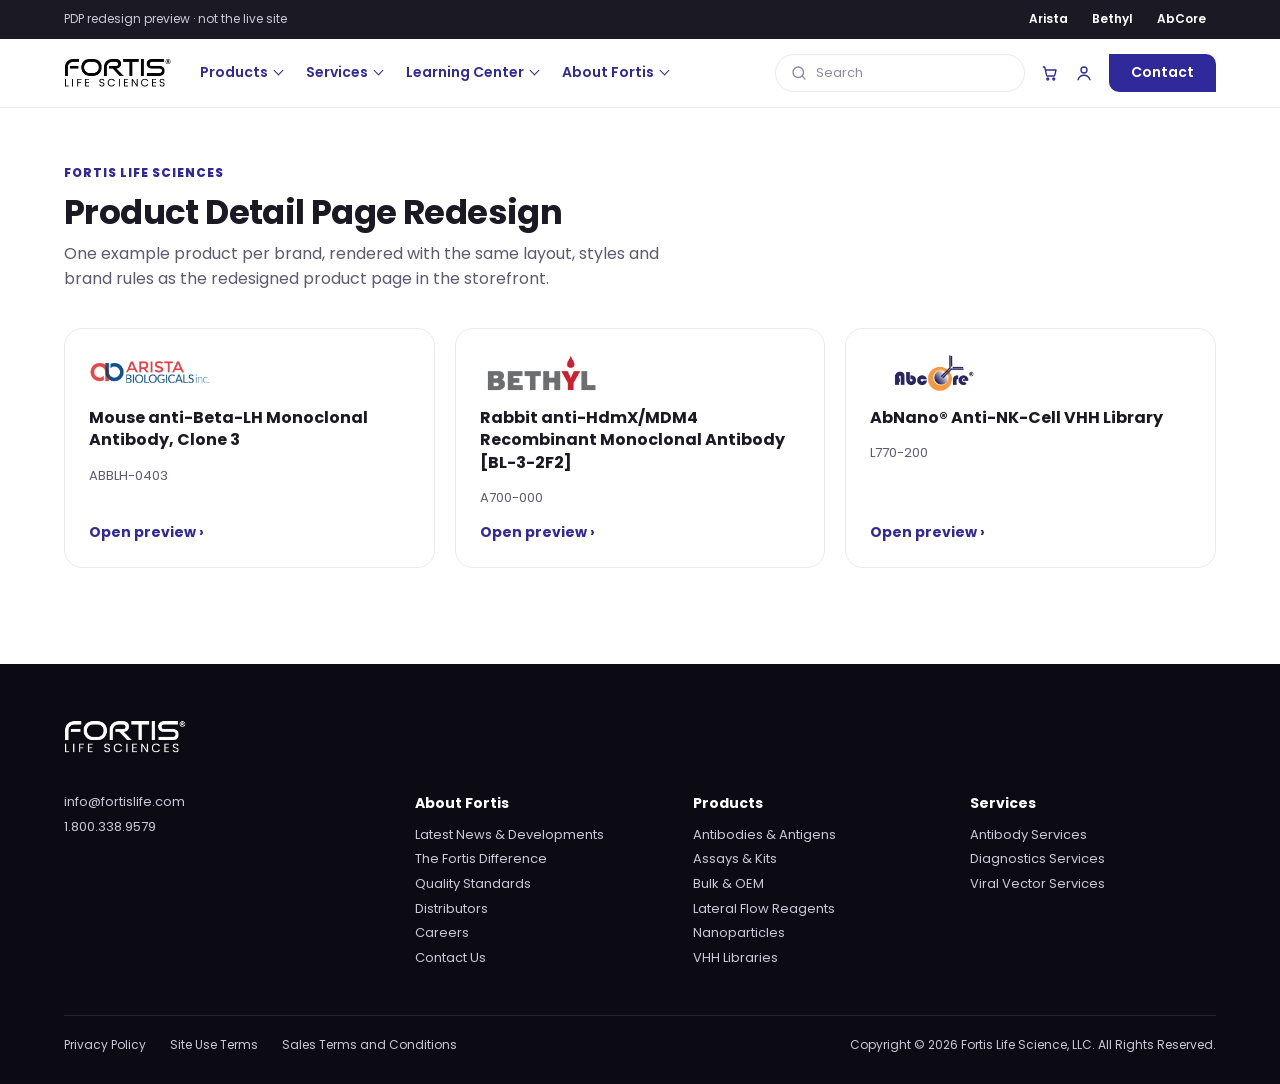
==== index.html @ 0966ffeb "Add PDP redesign previews for Arista, Bethyl and AbCore Co-Authored-By: Claude Opus 5.5 <noreply@ant" ====
<!doctype html>
<html lang="en">
<head>
  <meta charset="utf-8" />
  <meta name="viewport" content="width=device-width, initial-scale=1" />
  <meta name="robots" content="noindex" />
  <title>Fortis PDP Redesign Previews</title>
  <meta name="description" content="Product detail page redesign previews for Arista, Bethyl and AbCore." />
  <link rel="preconnect" href="https://fonts.googleapis.com" />
  <link rel="preconnect" href="https://fonts.gstatic.com" crossorigin />
  <link href="https://fonts.googleapis.com/css2?family=Poppins:wght@400;500;600;700;800&display=swap" rel="stylesheet" />
  <link rel="stylesheet" href="./assets/site.css" />
  
</head>
<body>
  
  <div class="site-preview">
    <div class="site-preview-inner">
      <span>PDP redesign preview · not the live site</span>
      <nav aria-label="Brand previews">
        <a href="./arista/">Arista</a><a href="./bethyl/">Bethyl</a><a href="./abcore/">AbCore</a>
      </nav>
    </div>
  </div>
  <header class="site-header" id="fixed-header-wrapper">
    <div class="site-header-inner">
      <a class="site-logo" href="./"><img src="./assets/img/logos/fortis-logo.png" alt="Fortis Life Sciences" /></a>
      <nav class="site-nav"><span>Products</span><span>Services</span><span>Learning Center</span><span>About Fortis</span></nav>
      <div class="site-tools">
        <div class="site-search"><svg viewBox="0 0 24 24"><circle cx="11" cy="11" r="7" /><path d="M20 20l-3.5-3.5" /></svg>Search</div>
        <span class="site-icon"><svg viewBox="0 0 24 24"><path d="M3 4h2l2.4 11.2a1 1 0 0 0 1 .8h8.9a1 1 0 0 0 1-.8L20 8H6.2" /><circle cx="9" cy="20" r="1.3" /><circle cx="17" cy="20" r="1.3" /></svg></span>
        <span class="site-icon"><svg viewBox="0 0 24 24"><circle cx="12" cy="8" r="4" /><path d="M4 21c1.5-4 4.5-6 8-6s6.5 2 8 6" /></svg></span>
        <a class="site-contact" href="https://www.fortislife.com/contact-us">Contact</a>
      </div>
    </div>
  </header>
  
  <main class="index">
    <style>
      .index { width: min(1152px, calc(100% - 32px)); margin: 0 auto; padding: 56px 0 24px; }
      .index-eyebrow { font-size: 12px; font-weight: 800; letter-spacing: 1px; text-transform: uppercase; color: #30299a; }
      .index h1 { margin: 10px 0 8px; font-size: 34px; letter-spacing: -0.6px; line-height: 1.2; }
      .index > p { margin: 0; color: #5c5a70; max-width: 640px; line-height: 1.6; }
      .index-grid { display: grid; grid-template-columns: repeat(3, minmax(0, 1fr)); gap: 20px; margin-top: 36px; }
      .index-card { display: flex; flex-direction: column; gap: 14px; padding: 24px; border: 1px solid #eaeaf1; border-radius: 18px; color: inherit; text-decoration: none; transition: border-color .18s, box-shadow .18s; }
      .index-card:hover { border-color: #30299a; box-shadow: 0 18px 42px -34px rgba(36, 30, 122, .5); }
      .index-card img { height: 40px; width: auto; align-self: flex-start; }
      .index-card strong { font-size: 16px; line-height: 1.4; }
      .index-card span { color: #5c5a70; font-size: 13px; }
      .index-card em { margin-top: auto; font-style: normal; color: #30299a; font-weight: 700; font-size: 14px; }
      @media (max-width: 760px) { .index-grid { grid-template-columns: 1fr; } .index h1 { font-size: 26px; } }
    </style>
    <div class="index-eyebrow">Fortis Life Sciences</div>
    <h1>Product Detail Page Redesign</h1>
    <p>One example product per brand, rendered with the same layout, styles and brand rules as the redesigned product page in the storefront.</p>
    <div class="index-grid">
      
      <a class="index-card" href="./arista/">
        <img src="./assets/img/logos/arista-logo.png" alt="Arista Biologicals" />
        <strong>Mouse anti-Beta-LH Monoclonal Antibody, Clone 3</strong>
        <span>ABBLH-0403</span>
        <em>Open preview ›</em>
      </a>
      <a class="index-card" href="./bethyl/">
        <img src="./assets/img/logos/bethyl-logo.png" alt="Bethyl Laboratories" />
        <strong>Rabbit anti-HdmX/MDM4 Recombinant Monoclonal Antibody [BL-3-2F2]</strong>
        <span>A700-000</span>
        <em>Open preview ›</em>
      </a>
      <a class="index-card" href="./abcore/">
        <img src="./assets/img/logos/abcore-logo.png" alt="AbCore" />
        <strong>AbNano® Anti-NK-Cell VHH Library</strong>
        <span>L770-200</span>
        <em>Open preview ›</em>
      </a>
    </div>
  </main>
  
  <footer class="site-footer">
    <div class="site-footer-inner">
      <img class="site-footer-logo" src="./assets/img/logos/fortis-logo-white.png" alt="Fortis Life Sciences" />
      <div class="site-footer-grid">
        <div>
          <a href="mailto:info@fortislife.com">info@fortislife.com</a>
          <a href="tel:18003389579">1.800.338.9579</a>
        </div>
        <div><h4>About Fortis</h4><a href="https://www.fortislife.com">Latest News &amp; Developments</a><a href="https://www.fortislife.com">The Fortis Difference</a><a href="https://www.fortislife.com">Quality Standards</a><a href="https://www.fortislife.com">Distributors</a><a href="https://www.fortislife.com">Careers</a><a href="https://www.fortislife.com">Contact Us</a></div>
        <div><h4>Products</h4><a href="https://www.fortislife.com">Antibodies &amp; Antigens</a><a href="https://www.fortislife.com">Assays &amp; Kits</a><a href="https://www.fortislife.com">Bulk &amp; OEM</a><a href="https://www.fortislife.com">Lateral Flow Reagents</a><a href="https://www.fortislife.com">Nanoparticles</a><a href="https://www.fortislife.com">VHH Libraries</a></div>
        <div><h4>Services</h4><a href="https://www.fortislife.com">Antibody Services</a><a href="https://www.fortislife.com">Diagnostics Services</a><a href="https://www.fortislife.com">Viral Vector Services</a></div>
      </div>
      <div class="site-footer-bottom">
        <nav><span>Privacy Policy</span><span>Site Use Terms</span><span>Sales Terms and Conditions</span></nav>
        <span>Copyright © 2026 Fortis Life Science, LLC. All Rights Reserved.</span>
      </div>
    </div>
  </footer>
  
</body>
</html>
---- assets/site.css ----
html {
  scroll-behavior: smooth;
  overflow-x: hidden;
}

body {
  margin: 0;
  background: #fff;
  color: #1b1a24;
  font-family: 'Poppins', system-ui, -apple-system, BlinkMacSystemFont, 'Segoe UI', sans-serif;
  -webkit-font-smoothing: antialiased;
  overflow-x: hidden;
}

.site-preview {
  background: #1b1a24;
  color: #c9c8d6;
  font-size: 12px;
  line-height: 1.4;
}

.site-preview-inner {
  width: min(1152px, calc(100% - 32px));
  margin: 0 auto;
  display: flex;
  align-items: center;
  justify-content: space-between;
  gap: 12px;
  padding: 8px 0;
  flex-wrap: wrap;
}

.site-preview nav {
  display: flex;
  gap: 4px;
  flex-wrap: wrap;
}

.site-preview a {
  color: #fff;
  text-decoration: none;
  padding: 3px 10px;
  border-radius: 999px;
  font-weight: 600;
}

.site-preview a:hover {
  background: rgba(255, 255, 255, 0.12);
}

.site-preview a[aria-current='page'] {
  background: #fff;
  color: #1b1a24;
}

.site-header {
  position: sticky;
  top: 0;
  z-index: 20;
  background: #fff;
  border-bottom: 1px solid #eaeaf1;
}

.site-header-inner {
  width: min(1152px, calc(100% - 32px));
  margin: 0 auto;
  height: 68px;
  display: flex;
  align-items: center;
  gap: 28px;
}

.site-logo img {
  display: block;
  height: 30px;
  width: auto;
}

.site-nav {
  display: flex;
  gap: 24px;
  font-size: 14px;
  font-weight: 600;
  color: #30299a;
}

.site-nav span::after {
  content: '';
  display: inline-block;
  width: 6px;
  height: 6px;
  margin-left: 7px;
  border-right: 1.6px solid currentColor;
  border-bottom: 1.6px solid currentColor;
  transform: translateY(-3px) rotate(45deg);
}

.site-tools {
  margin-left: auto;
  display: flex;
  align-items: center;
  gap: 16px;
}

.site-search {
  width: 220px;
  height: 36px;
  border: 1px solid #eaeaf1;
  border-radius: 999px;
  display: flex;
  align-items: center;
  gap: 8px;
  padding: 0 14px;
  color: #8b8aa0;
  font-size: 13px;
}

.site-search svg,
.site-icon svg {
  width: 18px;
  height: 18px;
  fill: none;
  stroke: currentColor;
  stroke-width: 1.8;
  stroke-linecap: round;
  stroke-linejoin: round;
}

.site-icon {
  color: #30299a;
  display: inline-flex;
}

.site-contact {
  height: 38px;
  padding: 0 22px;
  display: inline-flex;
  align-items: center;
  background: #30299a;
  color: #fff;
  font-size: 14px;
  font-weight: 600;
  border-radius: 0 10px 0 10px;
  text-decoration: none;
}

.site-footer {
  margin-top: 72px;
  background: #0c0b14;
  color: #c9c8d6;
  font-size: 13px;
  line-height: 1.9;
}

.site-footer-inner {
  width: min(1152px, calc(100% - 32px));
  margin: 0 auto;
  padding: 56px 0 28px;
}

.site-footer-grid {
  display: grid;
  grid-template-columns: 1.3fr repeat(3, 1fr);
  gap: 32px;
  margin-top: 36px;
}

.site-footer h4 {
  margin: 0 0 6px;
  color: #fff;
  font-size: 14px;
  font-weight: 700;
}

.site-footer a {
  display: block;
  color: #c9c8d6;
  text-decoration: none;
}

.site-footer a:hover {
  color: #fff;
}

.site-footer-logo {
  height: 34px;
  width: auto;
  display: block;
}

.site-footer-bottom {
  margin-top: 44px;
  padding-top: 18px;
  border-top: 1px solid rgba(255, 255, 255, 0.1);
  display: flex;
  justify-content: space-between;
  gap: 16px;
  flex-wrap: wrap;
  font-size: 12px;
}

.site-footer-bottom nav {
  display: flex;
  gap: 24px;
  flex-wrap: wrap;
}

.inventory-message {
  display: flex;
  align-items: flex-start;
  gap: 10px;
  font-size: 14px;
  line-height: 22px;
  color: #000;
}

.inventory-message svg {
  flex: 0 0 24px;
  width: 24px;
  height: 24px;
  fill: none;
  stroke: #30299a;
  stroke-width: 1.7;
  stroke-linecap: round;
  stroke-linejoin: round;
}

.cite-list {
  display: grid;
  border-top: 1px solid #eaeaf1;
}

.cite-item {
  display: grid;
  grid-template-columns: 36px minmax(0, 1fr);
  gap: 12px;
  padding: 20px 0;
  border-bottom: 1px solid #eaeaf1;
}

.cite-num {
  color: #8b8aa0;
  font-size: 12px;
  font-weight: 700;
  padding-top: 2px;
}

.cite-title {
  margin: 0;
  font-size: 15px;
  font-weight: 700;
  line-height: 1.45;
}

.cite-meta {
  margin: 4px 0 0;
  color: #5c5a70;
  font-size: 12.5px;
}

.cite-abstract {
  margin: 8px 0 0;
  color: #5c5a70;
  font-size: 12.5px;
  line-height: 1.6;
  display: -webkit-box;
  -webkit-line-clamp: 2;
  -webkit-box-orient: vertical;
  overflow: hidden;
}

.cite-tags {
  display: flex;
  gap: 6px;
  flex-wrap: wrap;
  margin-top: 10px;
}

.cite-tags span {
  border: 1px solid #eaeaf1;
  border-radius: 999px;
  padding: 1px 10px;
  font-size: 11.5px;
  color: #5c5a70;
}

.cite-link {
  display: inline-flex;
  align-items: center;
  gap: 6px;
  margin-top: 10px;
  color: #30299a;
  font-size: 13px;
  font-weight: 700;
  text-decoration: none;
}

.cite-link svg {
  width: 12px;
  height: 12px;
  fill: none;
  stroke: currentColor;
  stroke-width: 2;
}

.validation-modal {
  position: fixed;
  inset: 0;
  z-index: 60;
  display: flex;
  align-items: flex-start;
  justify-content: center;
  padding: 120px 16px 16px;
  background: rgba(27, 26, 36, 0.45);
}

.validation-modal[hidden] {
  display: none;
}

.validation-box {
  width: min(600px, 100%);
  max-height: 80vh;
  overflow-y: auto;
  background: #fff;
  border: 3px solid #348345;
  border-radius: 0 50px;
  box-shadow: 0 4px 4px rgba(0, 0, 0, 0.25);
  padding: 20px 24px;
  font-size: 14px;
  line-height: 1.6;
}

.validation-head {
  display: flex;
  justify-content: space-between;
  align-items: center;
  gap: 16px;
  margin-bottom: 12px;
  font-size: 13px;
}

.validation-head button {
  border: 0;
  background: none;
  font-size: 22px;
  line-height: 1;
  cursor: pointer;
}

.validation-more {
  display: block;
  text-align: right;
  margin-top: 14px;
  color: #30299a;
  font-weight: 500;
  text-decoration: none;
}

@media (max-width: 900px) {
  .site-nav,
  .site-search {
    display: none;
  }

  .site-footer-grid {
    grid-template-columns: 1fr 1fr;
  }
}

@media (max-width: 680px) {
  .site-footer {
    margin-top: 0;
    padding-bottom: 160px;
  }

  .site-footer-grid {
    grid-template-columns: 1fr;
  }
}

.page .bulkBtn {
  display: flex;
  align-items: center;
  justify-content: center;
}
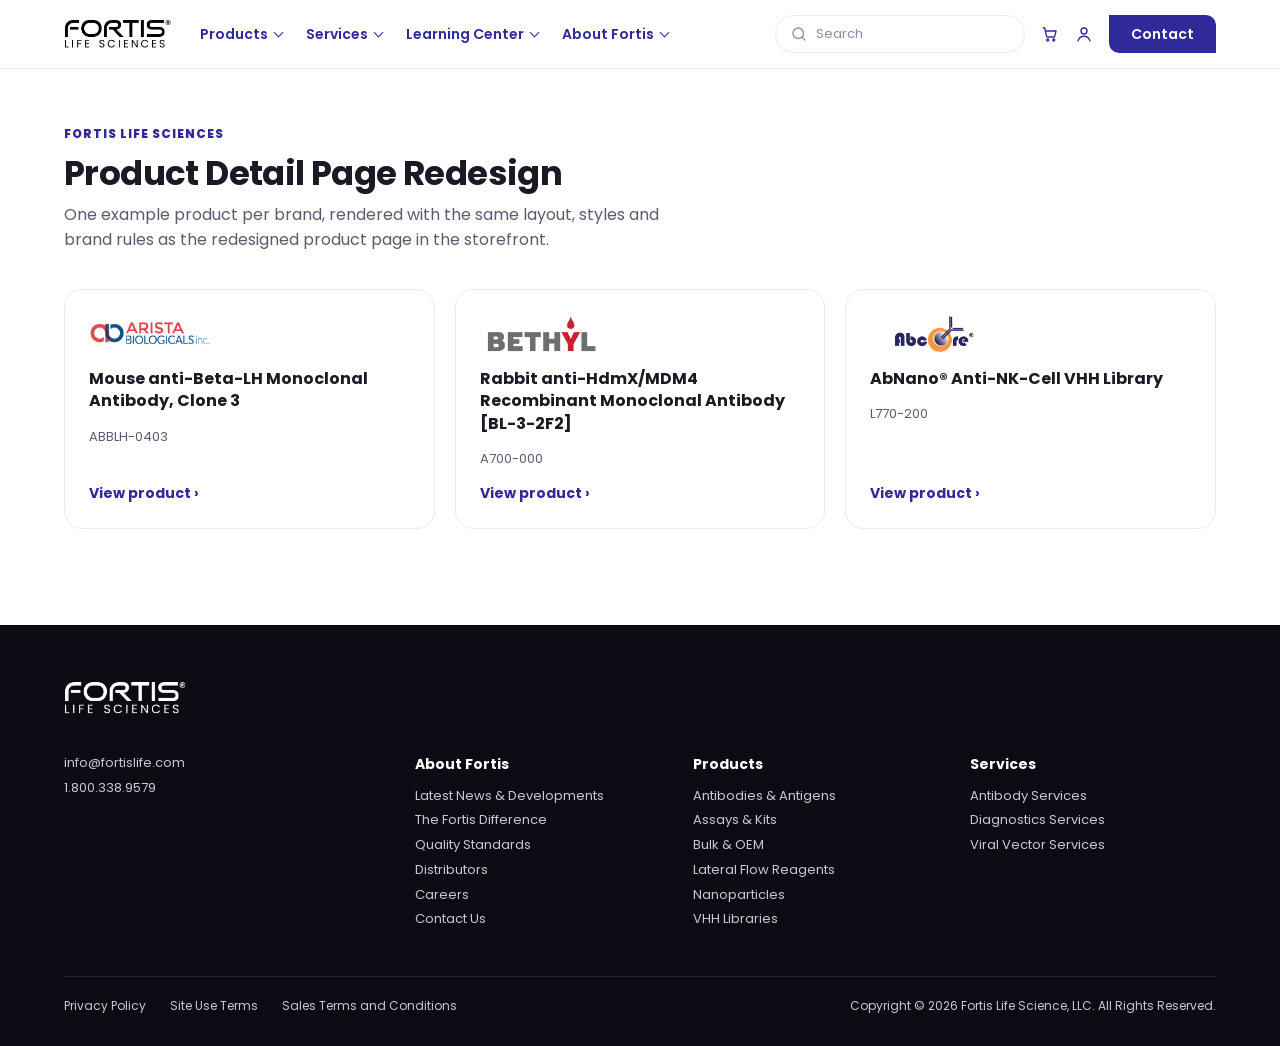
==== commit 1f78c006: "Remove preview banner and preview-only wording Co-Authored-By: Claude Opus 5.5 <noreply@anthropic.co" ====
--- a/index.html
+++ b/index.html
@@ -5,7 +5,7 @@
   <meta name="viewport" content="width=device-width, initial-scale=1" />
   <meta name="robots" content="noindex" />
   <title>Fortis PDP Redesign Previews</title>
-  <meta name="description" content="Product detail page redesign previews for Arista, Bethyl and AbCore." />
+  <meta name="description" content="Product detail pages for Arista, Bethyl and AbCore." />
   <link rel="preconnect" href="https://fonts.googleapis.com" />
   <link rel="preconnect" href="https://fonts.gstatic.com" crossorigin />
   <link href="https://fonts.googleapis.com/css2?family=Poppins:wght@400;500;600;700;800&display=swap" rel="stylesheet" />
@@ -14,14 +14,6 @@
 </head>
 <body>
   
-  <div class="site-preview">
-    <div class="site-preview-inner">
-      <span>PDP redesign preview · not the live site</span>
-      <nav aria-label="Brand previews">
-        <a href="./arista/">Arista</a><a href="./bethyl/">Bethyl</a><a href="./abcore/">AbCore</a>
-      </nav>
-    </div>
-  </div>
   <header class="site-header" id="fixed-header-wrapper">
     <div class="site-header-inner">
       <a class="site-logo" href="./"><img src="./assets/img/logos/fortis-logo.png" alt="Fortis Life Sciences" /></a>
@@ -59,19 +51,19 @@
         <img src="./assets/img/logos/arista-logo.png" alt="Arista Biologicals" />
         <strong>Mouse anti-Beta-LH Monoclonal Antibody, Clone 3</strong>
         <span>ABBLH-0403</span>
-        <em>Open preview ›</em>
+        <em>View product ›</em>
       </a>
       <a class="index-card" href="./bethyl/">
         <img src="./assets/img/logos/bethyl-logo.png" alt="Bethyl Laboratories" />
         <strong>Rabbit anti-HdmX/MDM4 Recombinant Monoclonal Antibody [BL-3-2F2]</strong>
         <span>A700-000</span>
-        <em>Open preview ›</em>
+        <em>View product ›</em>
       </a>
       <a class="index-card" href="./abcore/">
         <img src="./assets/img/logos/abcore-logo.png" alt="AbCore" />
         <strong>AbNano® Anti-NK-Cell VHH Library</strong>
         <span>L770-200</span>
-        <em>Open preview ›</em>
+        <em>View product ›</em>
       </a>
     </div>
   </main>
--- a/assets/site.css
+++ b/assets/site.css
@@ -10,47 +10,6 @@
   font-family: 'Poppins', system-ui, -apple-system, BlinkMacSystemFont, 'Segoe UI', sans-serif;
   -webkit-font-smoothing: antialiased;
   overflow-x: hidden;
-}
-
-.site-preview {
-  background: #1b1a24;
-  color: #c9c8d6;
-  font-size: 12px;
-  line-height: 1.4;
-}
-
-.site-preview-inner {
-  width: min(1152px, calc(100% - 32px));
-  margin: 0 auto;
-  display: flex;
-  align-items: center;
-  justify-content: space-between;
-  gap: 12px;
-  padding: 8px 0;
-  flex-wrap: wrap;
-}
-
-.site-preview nav {
-  display: flex;
-  gap: 4px;
-  flex-wrap: wrap;
-}
-
-.site-preview a {
-  color: #fff;
-  text-decoration: none;
-  padding: 3px 10px;
-  border-radius: 999px;
-  font-weight: 600;
-}
-
-.site-preview a:hover {
-  background: rgba(255, 255, 255, 0.12);
-}
-
-.site-preview a[aria-current='page'] {
-  background: #fff;
-  color: #1b1a24;
 }
 
 .site-header {
